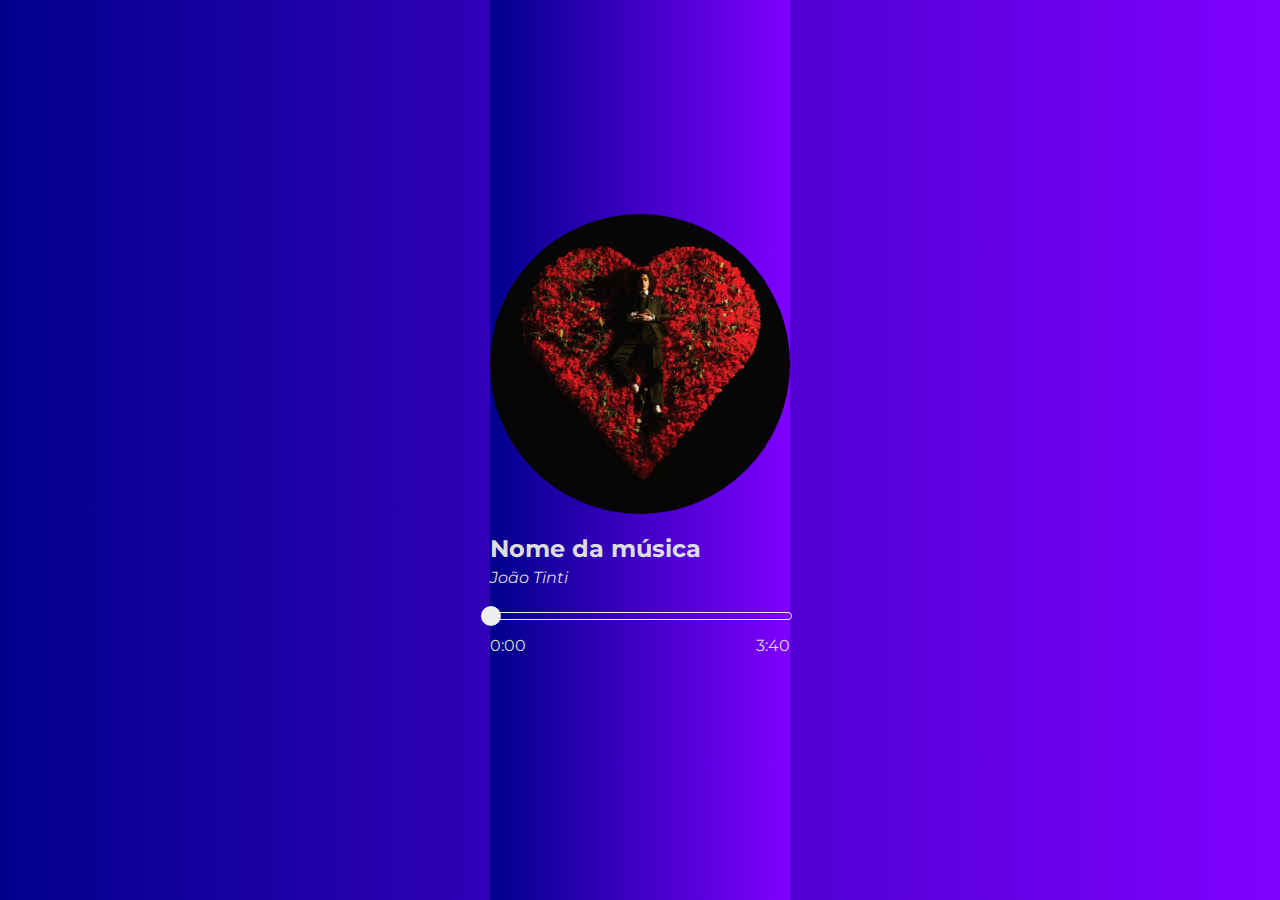
==== index.html @ 24704642 "tentativa de concerto de erro." ====
<!DOCTYPE html>
<html lang="pt-br">
<head>
    <meta charset="UTF-8">
    <meta http-equiv="X-UA-Compatible" content="IE=edge">
    <meta name="viewport" content="width=device-width, initial-scale=1.0">
    <link rel="stylesheet" href="https://pro.fontawesome.com/releases/v5.10.0/css/all.css" integrity="sha384-AYmEC3Yw5cVb3ZcuHtOA93w35dYTsvhLPVnYs9eStHfGJvOvKxVfELGroGkvsg+p" crossorigin="anonymous"/>
    <link rel="preconnect" href="https://fonts.googleapis.com">
    <link rel="preconnect" href="https://fonts.gstatic.com" crossorigin>
    <link href="https://fonts.googleapis.com/css2?family=Montserrat&display=swap" rel="stylesheet">
    <link rel="stylesheet" href="style.css">
    <script src="script.js"></script>
    <title>Projeto Player Spotify</title>
</head>
<body>
    <img src="imagens/01656072193.webp">
    <div class="descricao">
        <h2>Nome da música</h2>
        <i>João Tinti</i>
    </div>
    <div class="duracao">
        <div class="barra">
            <progress value="0" max="1"></progress>
            <div class="ponto"></div>
        </div>
        <div class="tempo">
            <p class="inicio">0:00</p>
            <p class="fim">3:40</p>
        </div>
    </div>
    <div class="player">
        <i class="fas fa-step-backward setas anterior"></i>
        <i class="fas fa-play-circle botao-play"></i>
        <i class="fas fa-pause-circle botao-pause"></i>
        <i class="fas fa-step-forward setas proximo"></i>
    </div>
    <audio src="musicas/Áudio do WhatsApp de 2023-06-21 à(s) 16.53.46.mp3"></audio>
    <script src="script.js"></script>
</body>
</html>
---- style.css ----
body, html {
  margin: 0;
  padding: 0;
  display: flex;
  flex-direction: column;
  align-items: center;
  justify-content: center;
  height: 100vh;
  background: linear-gradient(to right, darkblue, #8000ff);
  color: #ddd;
  font-family: 'Montserrat', sans-serif;
}

img {
  width: 300px;
  height: 300px;
  border-radius: 50%;
  animation: spin 5s linear infinite; /* Adiciona a animação de rotação */
}

@keyframes spin {
  0% {
    transform: rotate(0deg);
  }
  100% {
    transform: rotate(360deg);
  }
}

.descricao {
  width: 300px;
}

h2 {
  margin-bottom: 5px;
}

.duracao {
  width: 300px;
  margin-top: 25px;
}

.barra {
  width: 300px;
  height: 6px;
  border: 1px solid #eee;
  border-radius: 5px;
  display: flex;
  align-items: center;
  justify-content: flex-start;
}

progress {
  height: 6px;
  width: 0%;
  background-color: #333;
}

.ponto {
  width: 20px;
  height: 20px;
  background-color: #eee;
  border-radius: 50%;
  margin-left: -10px;
}

.tempo {
  display: flex;
  width: 300px;
  justify-content: space-between;
}

.player {
  width: 300px;
  display: flex;
  justify-content: space-around;
  align-items: center;
  margin-top: 15px;
  color: crimson
  ;
}

.botao-play, .botao-pause {
  font-size: 50px;
  cursor: pointer;
  color: crimson;
}

.setas {
  font-size: 40px;
  cursor: pointer;
}

.botao-pause {
  display: none;
  color: crimson;
}
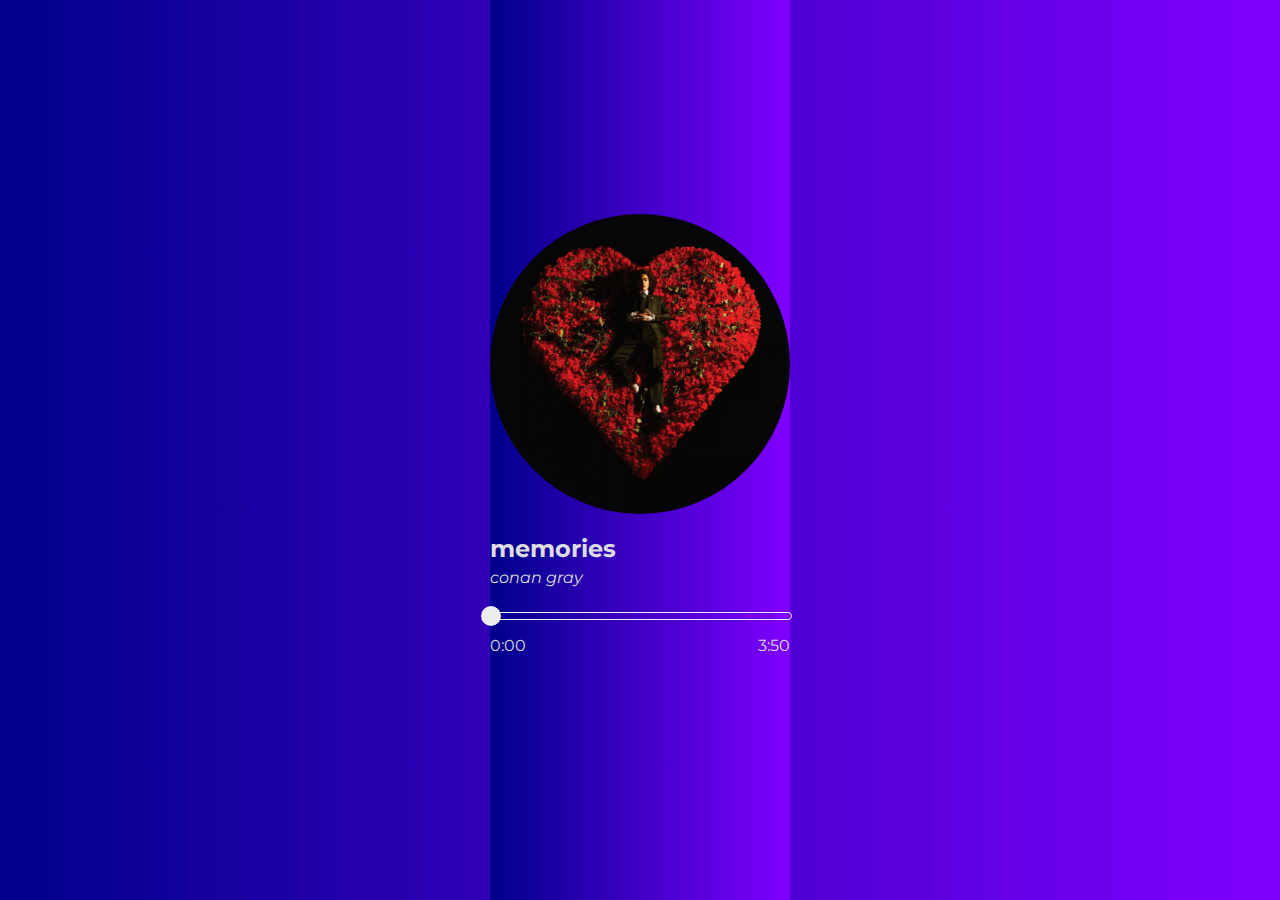
==== commit ad269ccc: "tentando concertar um erro." ====
--- a/index.html
+++ b/index.html
@@ -15,8 +15,8 @@
 <body>
     <img src="imagens/01656072193.webp">
     <div class="descricao">
-        <h2>Nome da música</h2>
-        <i>João Tinti</i>
+        <h2>memories</h2>
+        <i>conan gray</i>
     </div>
     <div class="duracao">
         <div class="barra">
@@ -25,7 +25,7 @@
         </div>
         <div class="tempo">
             <p class="inicio">0:00</p>
-            <p class="fim">3:40</p>
+            <p class="fim">3:50</p>
         </div>
     </div>
     <div class="player">
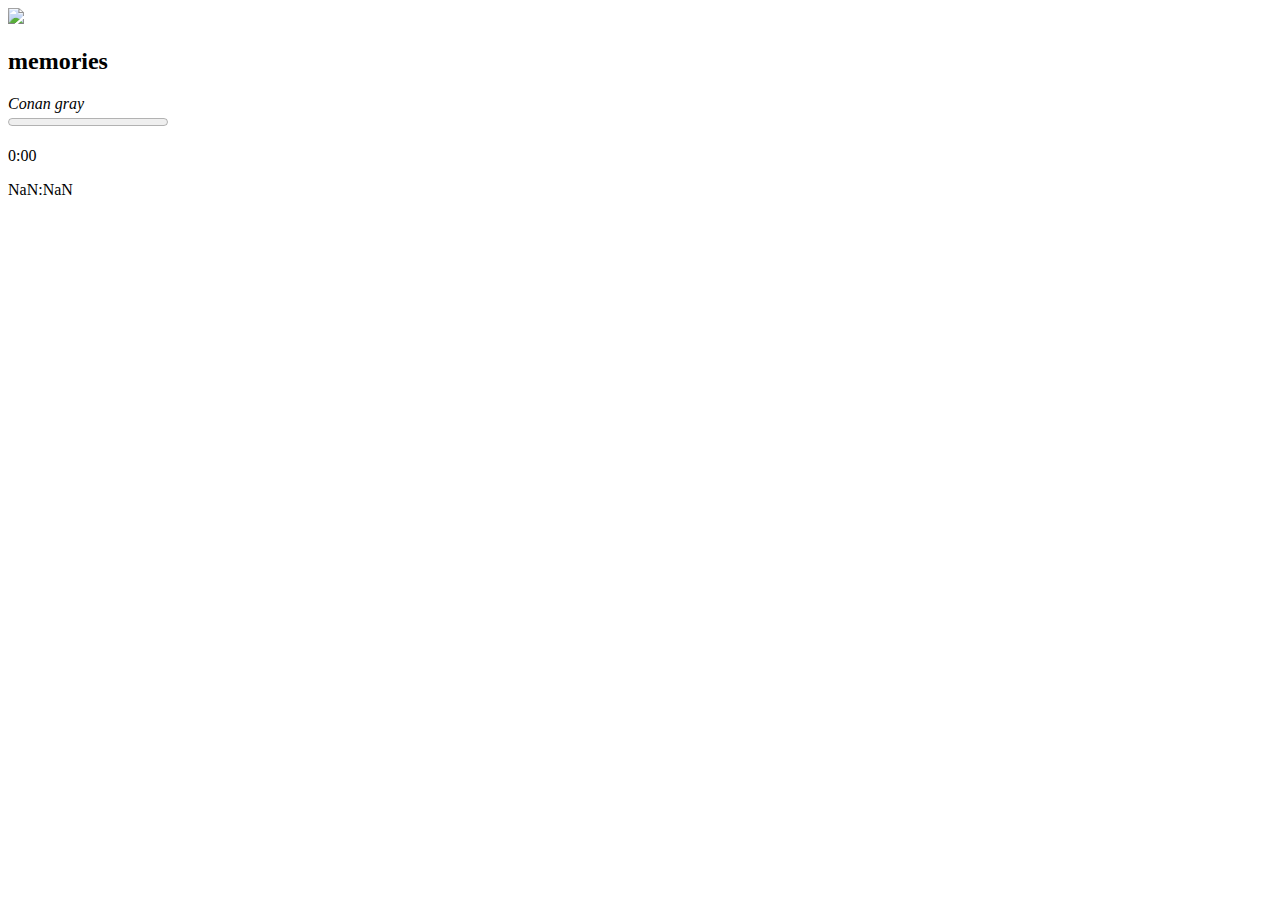
==== commit 889c2a57: "Create index.html" ====
--- a/index.html
+++ b/index.html
@@ -1,40 +1,39 @@
-<!DOCTYPE html>
-<html lang="pt-br">
-<head>
-    <meta charset="UTF-8">
-    <meta http-equiv="X-UA-Compatible" content="IE=edge">
-    <meta name="viewport" content="width=device-width, initial-scale=1.0">
-    <link rel="stylesheet" href="https://pro.fontawesome.com/releases/v5.10.0/css/all.css" integrity="sha384-AYmEC3Yw5cVb3ZcuHtOA93w35dYTsvhLPVnYs9eStHfGJvOvKxVfELGroGkvsg+p" crossorigin="anonymous"/>
-    <link rel="preconnect" href="https://fonts.googleapis.com">
-    <link rel="preconnect" href="https://fonts.gstatic.com" crossorigin>
-    <link href="https://fonts.googleapis.com/css2?family=Montserrat&display=swap" rel="stylesheet">
-    <link rel="stylesheet" href="style.css">
-    <script src="script.js"></script>
-    <title>Projeto Player Spotify</title>
-</head>
-<body>
-    <img src="imagens/01656072193.webp">
-    <div class="descricao">
-        <h2>memories</h2>
-        <i>conan gray</i>
-    </div>
-    <div class="duracao">
-        <div class="barra">
-            <progress value="0" max="1"></progress>
-            <div class="ponto"></div>
-        </div>
-        <div class="tempo">
-            <p class="inicio">0:00</p>
-            <p class="fim">3:50</p>
-        </div>
-    </div>
-    <div class="player">
-        <i class="fas fa-step-backward setas anterior"></i>
-        <i class="fas fa-play-circle botao-play"></i>
-        <i class="fas fa-pause-circle botao-pause"></i>
-        <i class="fas fa-step-forward setas proximo"></i>
-    </div>
-    <audio src="musicas/Áudio do WhatsApp de 2023-06-21 à(s) 16.53.46.mp3"></audio>
-    <script src="script.js"></script>
-</body>
-</html>
+<!DOCTYPE html>
+<html lang="pt-br">
+<head>
+    <meta charset="UTF-8">
+    <meta http-equiv="X-UA-Compatible" content="IE=edge">
+    <meta name="viewport" content="width=device-width, initial-scale=1.0">
+    <link rel="stylesheet" href="https://pro.fontawesome.com/releases/v5.10.0/css/all.css" integrity="sha384-AYmEC3Yw5cVb3ZcuHtOA93w35dYTsvhLPVnYs9eStHfGJvOvKxVfELGroGkvsg+p" crossorigin="anonymous"/>
+    <link rel="preconnect" href="https://fonts.googleapis.com">
+    <link rel="preconnect" href="https://fonts.gstatic.com" crossorigin>
+    <link href="https://fonts.googleapis.com/css2?family=Montserrat&display=swap" rel="stylesheet">
+    <link rel="stylesheet" href="style.css">
+    <title>Projeto Player Spotify</title>
+</head>
+<body>
+    <img src="01656072193.webp">
+    <div class="descricao">
+        <h2>Nome da música</h2>
+        <i>João Tinti</i>
+    </div>
+    <div class="duracao">
+        <div class="barra">
+            <progress value="0" max="1"></progress>
+            <div class="ponto"></div>
+        </div>
+        <div class="tempo">
+            <p class="inicio">0:00</p>
+            <p class="fim">3:40</p>
+        </div>
+    </div>
+    <div class="player">
+        <i class="fas fa-step-backward setas anterior"></i>
+        <i class="fas fa-play-circle botao-play"></i>
+        <i class="fas fa-pause-circle botao-pause"></i>
+        <i class="fas fa-step-forward setas proximo"></i>
+    </div>
+    <audio src="Áudio do WhatsApp de 2023-06-21 à(s) 16.53.46.mp3"></audio>
+    <script src="script.js"></script>
+</body>
+</html>
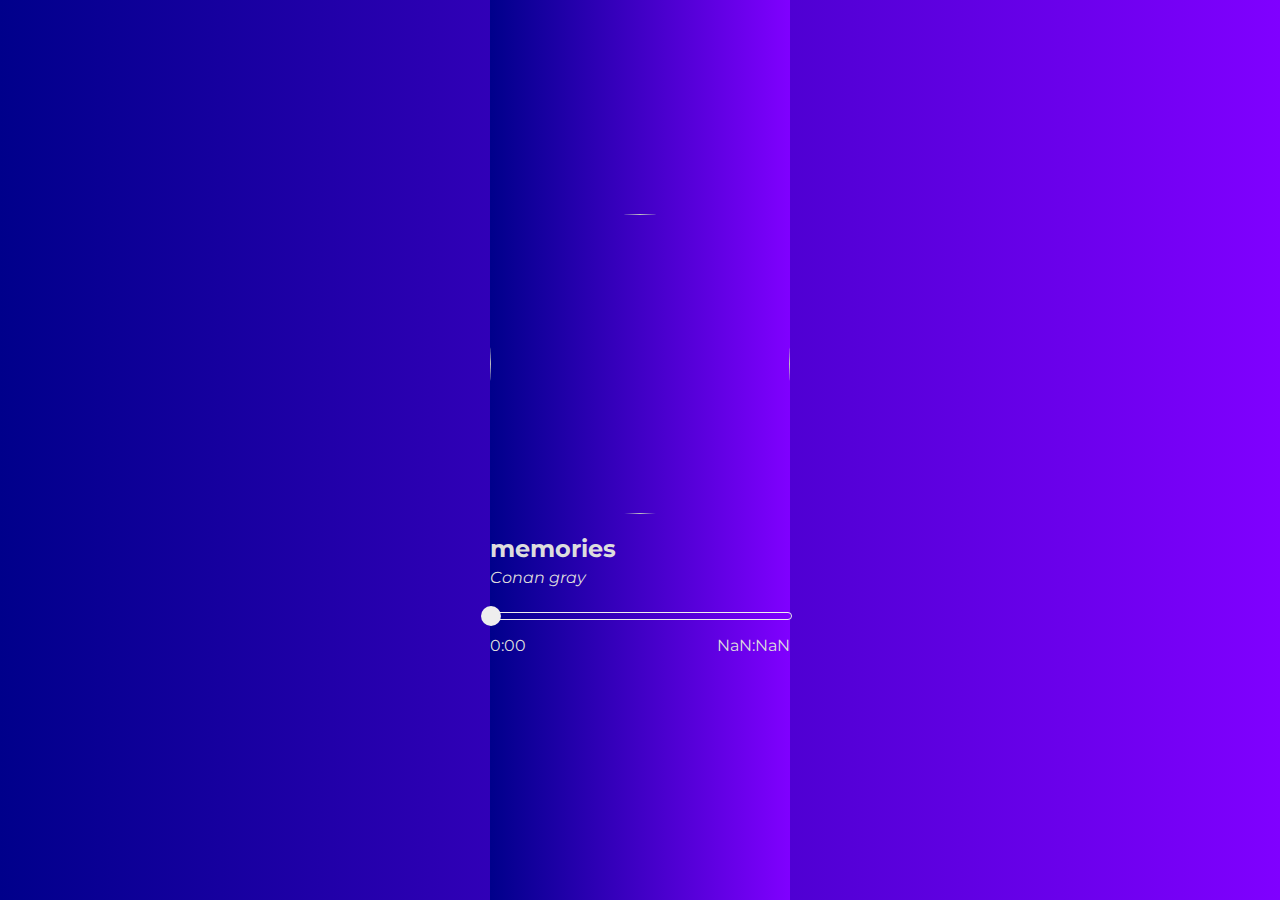
==== commit e25fb153: "vai dar certo amém Jesus." ====
--- a/index.html
+++ b/index.html
@@ -12,7 +12,7 @@
     <title>Projeto Player Spotify</title>
 </head>
 <body>
-    <img src="01656072193.webp">
+    <img src="imagem/01656072193.webp">
     <div class="descricao">
         <h2>Nome da música</h2>
         <i>João Tinti</i>
@@ -33,7 +33,7 @@
         <i class="fas fa-pause-circle botao-pause"></i>
         <i class="fas fa-step-forward setas proximo"></i>
     </div>
-    <audio src="Áudio do WhatsApp de 2023-06-21 à(s) 16.53.46.mp3"></audio>
+    <audio src="musicas/Áudio do WhatsApp de 2023-06-21 à(s) 16.53.46.mp3"></audio>
     <script src="script.js"></script>
 </body>
 </html>
--- a/style.css
+++ b/style.css
@@ -0,0 +1,97 @@
+body, html {
+  margin: 0;
+  padding: 0;
+  display: flex;
+  flex-direction: column;
+  align-items: center;
+  justify-content: center;
+  height: 100vh;
+  background: linear-gradient(to right, darkblue, #8000ff);
+  color: #ddd;
+  font-family: 'Montserrat', sans-serif;
+}
+
+img {
+  width: 300px;
+  height: 300px;
+  border-radius: 50%;
+  animation: spin 5s linear infinite; /* Adiciona a animação de rotação */
+}
+
+@keyframes spin {
+  0% {
+    transform: rotate(0deg);
+  }
+  100% {
+    transform: rotate(360deg);
+  }
+}
+
+.descricao {
+  width: 300px;
+}
+
+h2 {
+  margin-bottom: 5px;
+}
+
+.duracao {
+  width: 300px;
+  margin-top: 25px;
+}
+
+.barra {
+  width: 300px;
+  height: 6px;
+  border: 1px solid #eee;
+  border-radius: 5px;
+  display: flex;
+  align-items: center;
+  justify-content: flex-start;
+}
+
+progress {
+  height: 6px;
+  width: 0%;
+  background-color: #333;
+}
+
+.ponto {
+  width: 20px;
+  height: 20px;
+  background-color: #eee;
+  border-radius: 50%;
+  margin-left: -10px;
+}
+
+.tempo {
+  display: flex;
+  width: 300px;
+  justify-content: space-between;
+}
+
+.player {
+  width: 300px;
+  display: flex;
+  justify-content: space-around;
+  align-items: center;
+  margin-top: 15px;
+  color: crimson
+  ;
+}
+
+.botao-play, .botao-pause {
+  font-size: 50px;
+  cursor: pointer;
+  color: crimson;
+}
+
+.setas {
+  font-size: 40px;
+  cursor: pointer;
+}
+
+.botao-pause {
+  display: none;
+  color: crimson;
+}
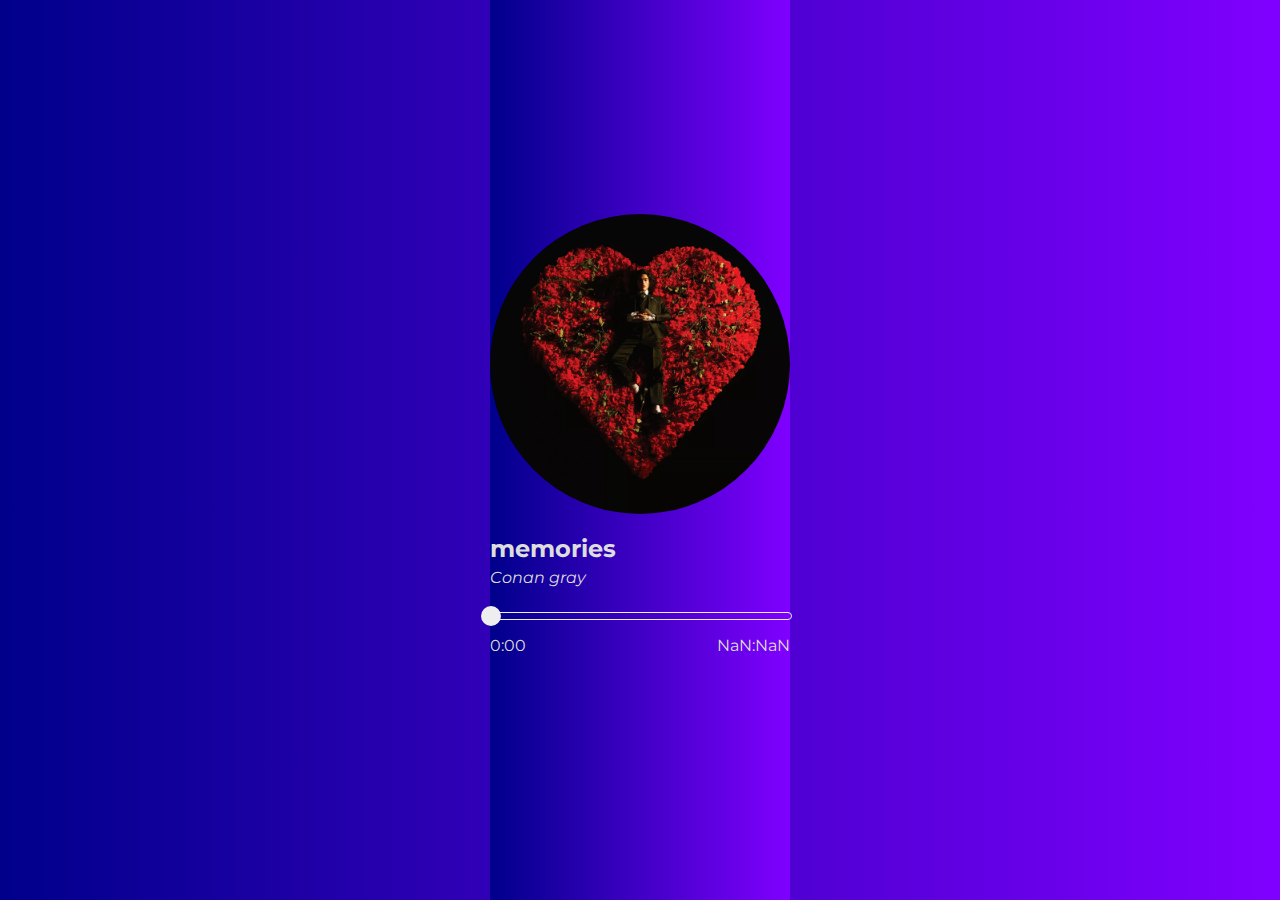
==== commit 823e0f6d: "vai dar certo, Jesus." ====
--- a/index.html
+++ b/index.html
@@ -12,7 +12,7 @@
     <title>Projeto Player Spotify</title>
 </head>
 <body>
-    <img src="imagem/01656072193.webp">
+    <img src="imagens/01656072193.webp">
     <div class="descricao">
         <h2>Nome da música</h2>
         <i>João Tinti</i>
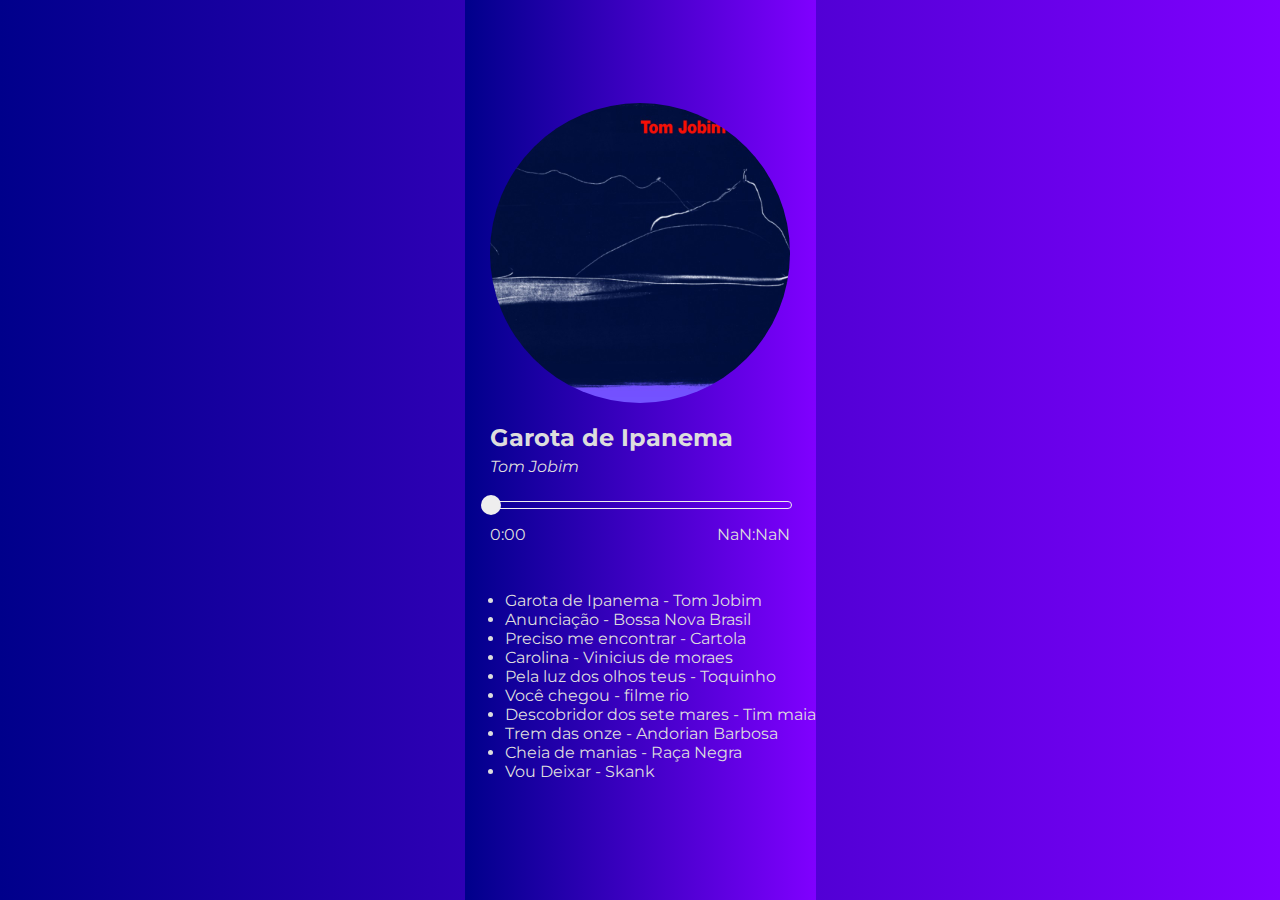
==== commit 62dc9ea9: "mt" ====
--- a/index.html
+++ b/index.html
@@ -33,7 +33,7 @@
         <i class="fas fa-pause-circle botao-pause"></i>
         <i class="fas fa-step-forward setas proximo"></i>
     </div>
-    <audio src="musicas/Áudio do WhatsApp de 2023-06-21 à(s) 16.53.46.mp3"></audio>
+    <audio src="musicas/Áudio do WhatsApp de 2023-07-03 à(s) 20.52.39ipa.mp3"></audio>
     <script src="script.js"></script>
 </body>
 </html>
